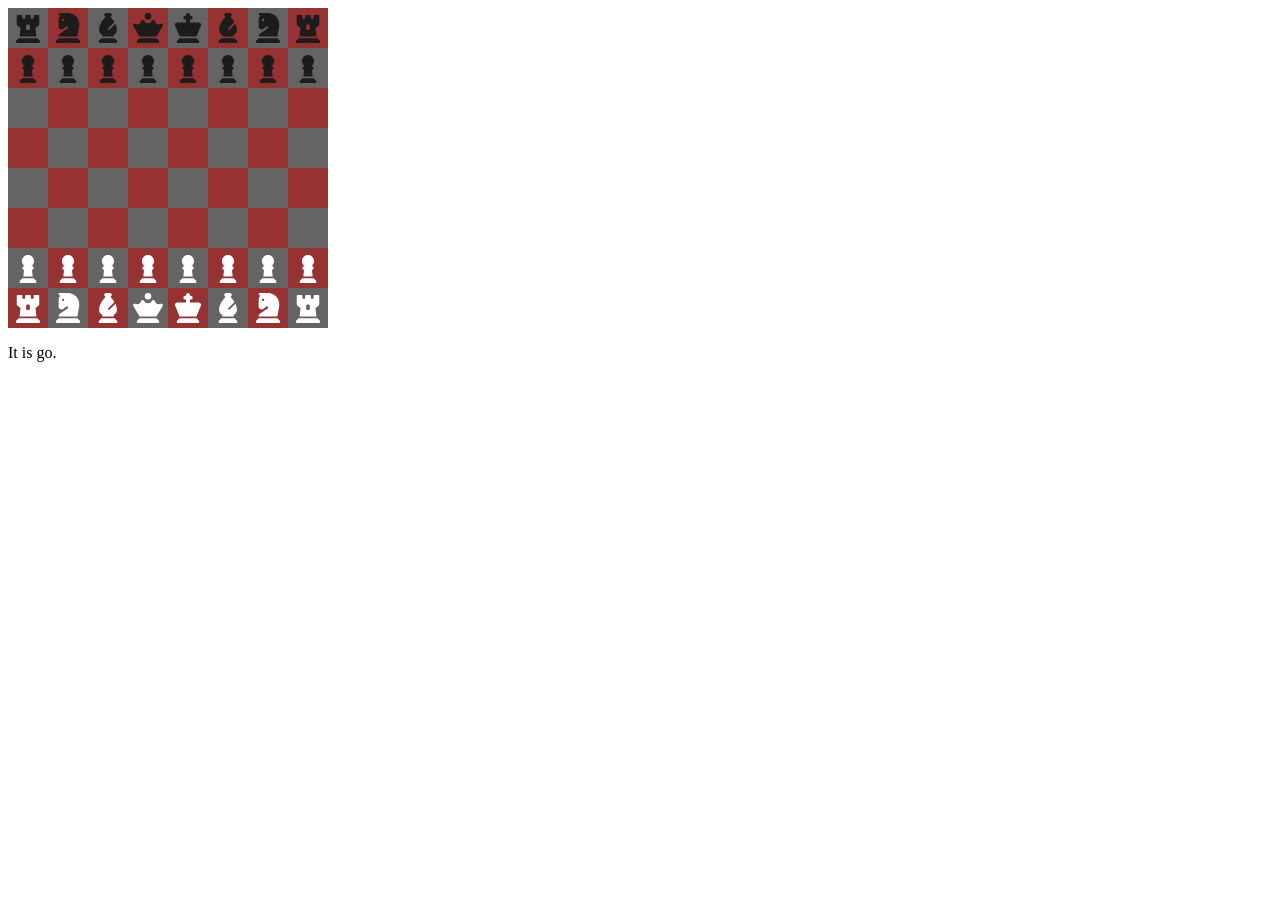
==== index.html @ cf35a421 "Init" ====
<!DOCTYPE html>
<html lang="en">
  <head>
    <meta charset="UTF-8" />
    <title>Chess</title>
    <link rel="stylesheet" href="style.css" />
  </head>
  <body>
    <div id="gameboard"></div>
    <p>It is <span id="player"></span> go.</p>
    <p id="info-display"></p>

    <script src="pieces.js"></script>
    <script src="app.js"></script>
  </body>
</html>
---- style.css ----
#gameboard {
  width: 320px;
  height: 320px;
  display: flex;
  flex-wrap: wrap;
}

.square {
  width: 40px;
  height: 40px;
  position: relative;
}

.square svg {
  height: 30px;
  width: 30px;
  margin: 5px;
  position: relative;
  z-index: -9;
}

path {
  position: relative;
  z-index: -10;
}

.piece {
  position: relative;
  z-index: 9;
}

.beige {
  background-color: rgb(100, 100, 100);
}

.brown {
  background-color: rgb(150, 50, 50);
}

.black {
  fill: rgb(28, 28, 28);
}

.white {
  fill: rgb(255, 255, 255);
}
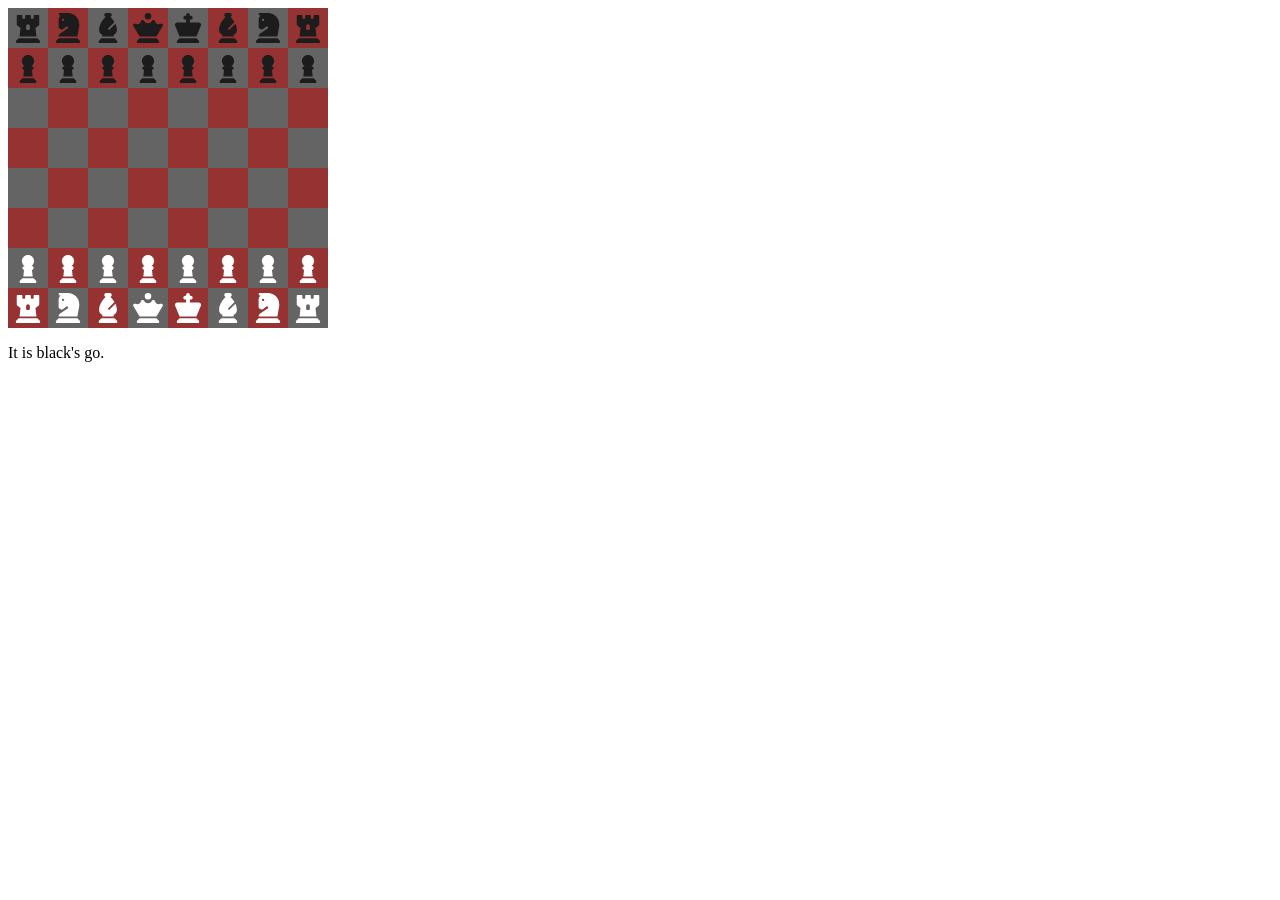
==== commit 3e7ebff8: "feat: turn swithing" ====
--- a/index.html
+++ b/index.html
@@ -7,7 +7,7 @@
   </head>
   <body>
     <div id="gameboard"></div>
-    <p>It is <span id="player"></span> go.</p>
+    <p>It is <span id="player"></span>'s go.</p>
     <p id="info-display"></p>
 
     <script src="pieces.js"></script>
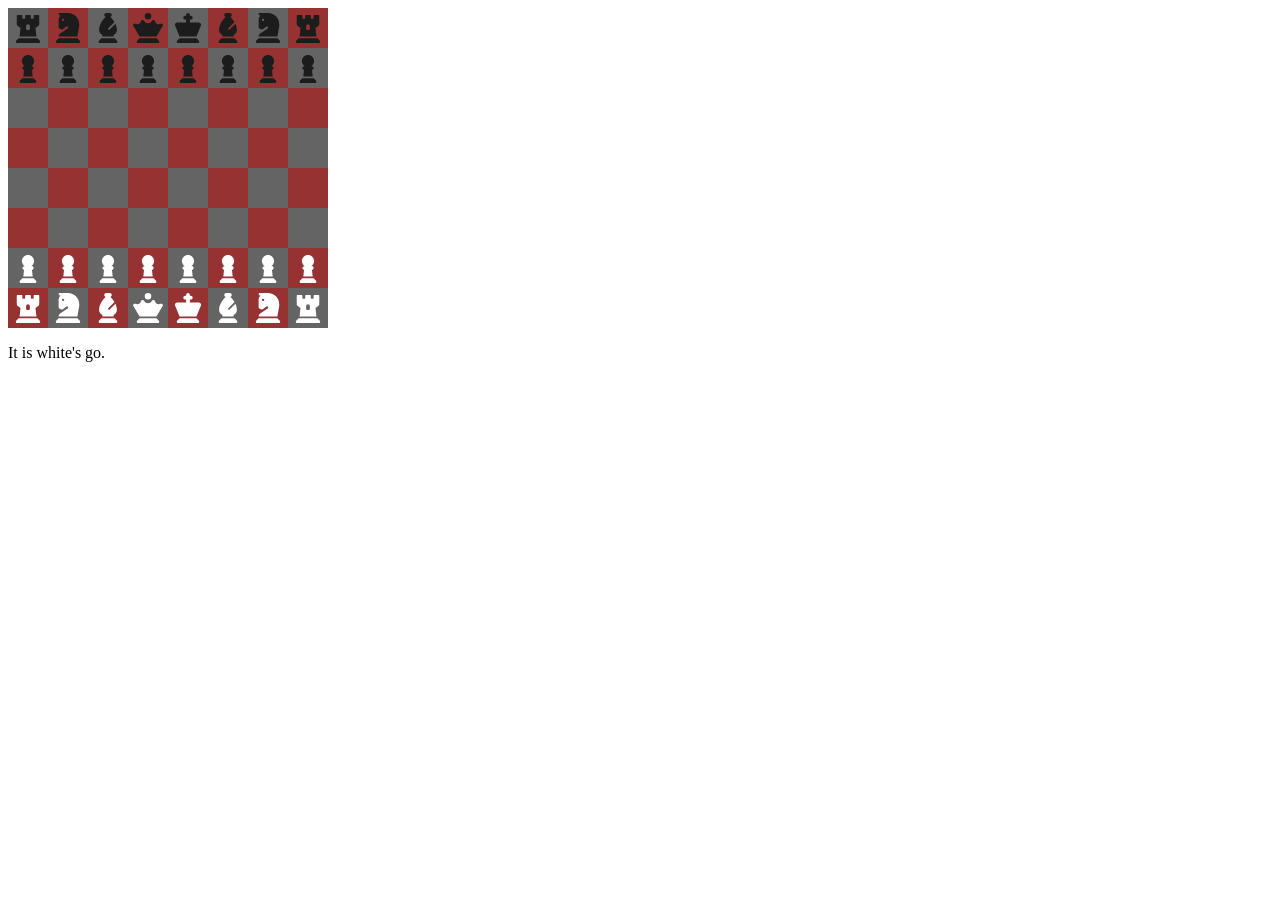
==== commit 34ae1f2c: "globalState globalState.js 추가" ====
--- a/index.html
+++ b/index.html
@@ -10,7 +10,6 @@
     <p>It is <span id="player"></span>'s go.</p>
     <p id="info-display"></p>
 
-    <script src="pieces.js"></script>
-    <script src="app.js"></script>
+    <script type="module" src="app.js"></script>
   </body>
 </html>
